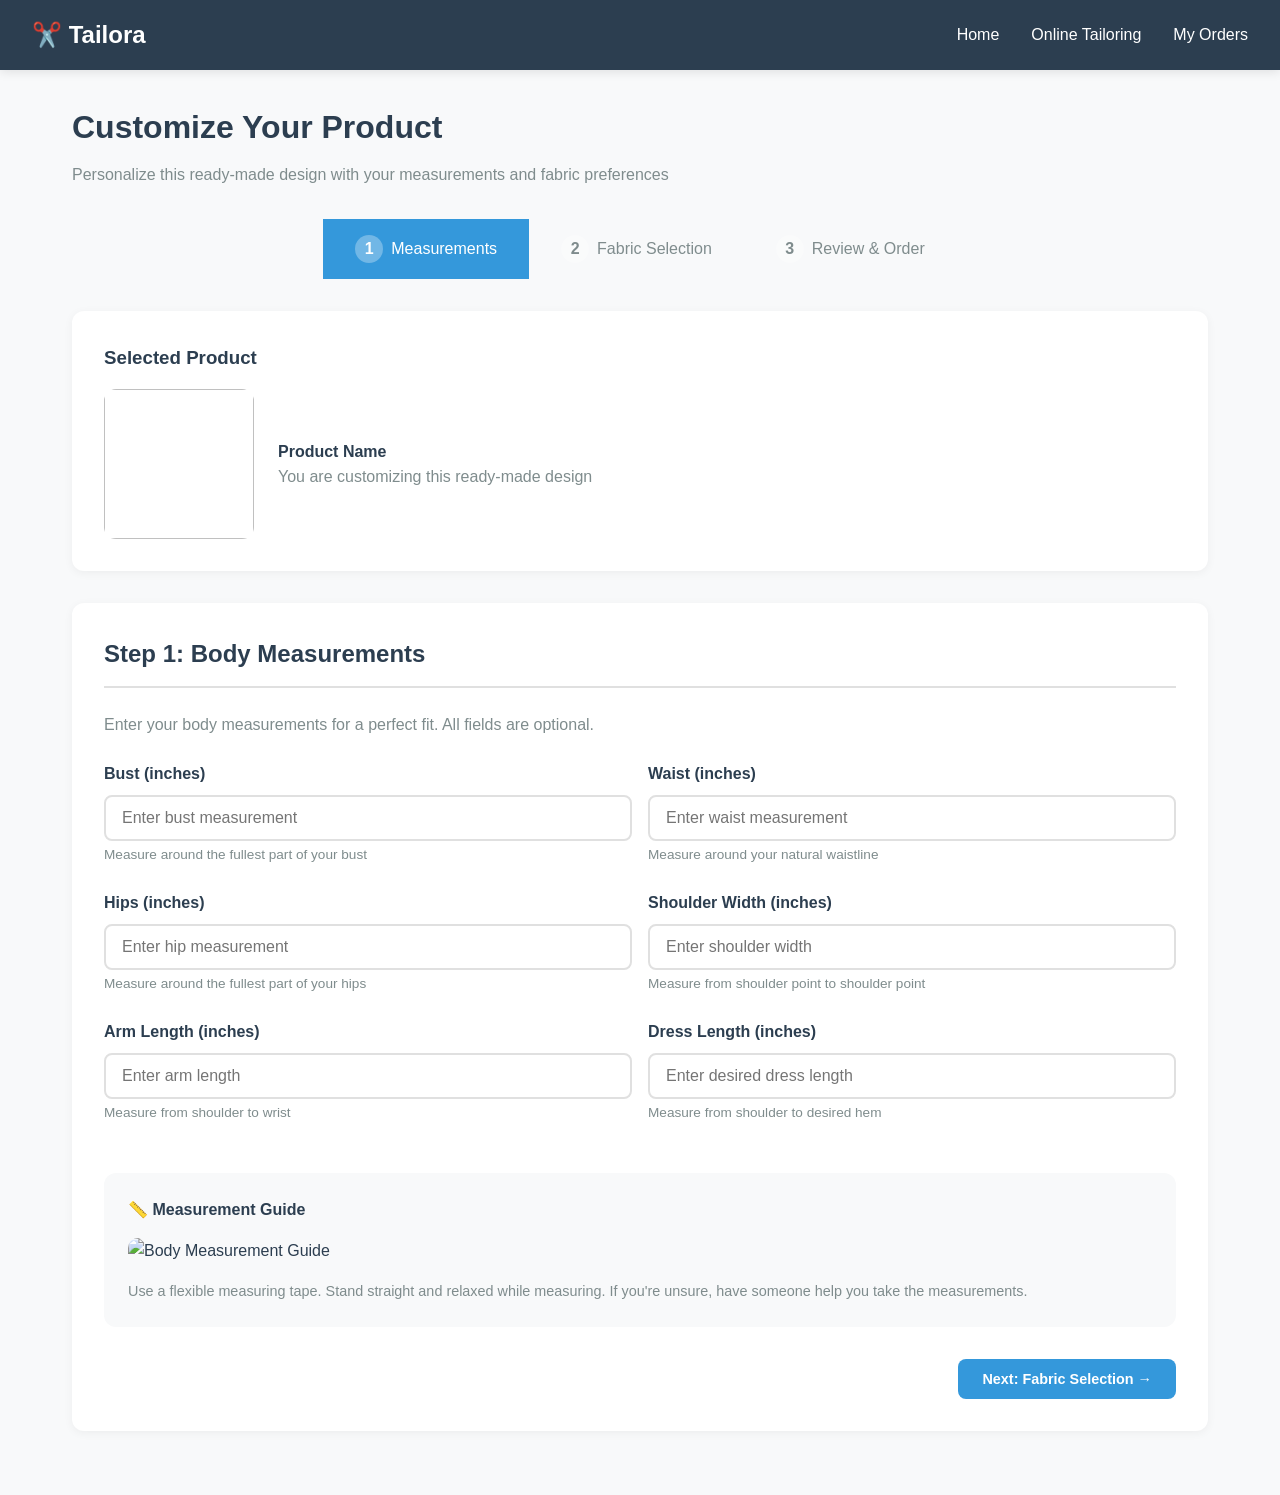
==== customization.html @ 16cea5e9 "Initial commit" ====
<!DOCTYPE html>
<html lang="en">
<head>
  <meta charset="UTF-8">
  <meta name="viewport" content="width=device-width, initial-scale=1.0">
  <title>Customize Product - Tailora</title>
  <link rel="stylesheet" href="styles(2).css">
</head>
<body>
  <!-- Navigation -->
  <nav class="navbar">
    <a href="index.html" class="logo">✂️ Tailora</a>
    <ul class="nav-links">
      <li><a href="index.html">Home</a></li>
      <li><a href="tailoring.html">Online Tailoring</a></li>
      <li><a href="orders(2).html">My Orders</a></li>
    </ul>
  </nav>

  <!-- Main Content -->
  <main class="container">
    <div class="page-header">
      <h1>Customize Your Product</h1>
      <p>Personalize this ready-made design with your measurements and fabric preferences</p>
    </div>

    <!-- Step Indicator -->
    <div class="step-indicator">
      <div class="step active" id="step1-indicator">
        <span class="step-number">1</span>
        <span>Measurements</span>
      </div>
      <div class="step" id="step2-indicator">
        <span class="step-number">2</span>
        <span>Fabric Selection</span>
      </div>
      <div class="step" id="step3-indicator">
        <span class="step-number">3</span>
        <span>Review & Order</span>
      </div>
    </div>

    <!-- Selected Product Preview -->
    <div class="section" style="margin-bottom: 2rem;">
      <h3 style="margin-bottom: 1rem;">Selected Product</h3>
      <div style="display: flex; gap: 1.5rem; align-items: center;">
        <img
  id="selected-product-image"
  style="
    width:150px;
    height:150px;
    object-fit:cover;
    border-radius:12px;
    flex-shrink:0;
  "
>

<div>
  <h4 id="selected-product-name">
    Product Name
  </h4>

  <p style="color: var(--text-secondary);">
    You are customizing this ready-made design
  </p>
</div>
      </div>
    </div>

    <!-- Step 1: Body Measurements -->
    <div class="section" id="step1">
      <h2>Step 1: Body Measurements</h2>
      <p style="color: var(--text-secondary); margin-bottom: 1.5rem;">
        Enter your body measurements for a perfect fit. All fields are optional.
      </p>

      <div class="form-row">
        <div class="form-group">
          <label for="bust">Bust (inches)</label>
          <input type="number" id="bust" placeholder="Enter bust measurement">
          <span class="helper-text">Measure around the fullest part of your bust</span>
        </div>
        <div class="form-group">
          <label for="waist">Waist (inches)</label>
          <input type="number" id="waist" placeholder="Enter waist measurement">
          <span class="helper-text">Measure around your natural waistline</span>
        </div>
      </div>

      <div class="form-row">
        <div class="form-group">
          <label for="hips">Hips (inches)</label>
          <input type="number" id="hips" placeholder="Enter hip measurement">
          <span class="helper-text">Measure around the fullest part of your hips</span>
        </div>
        <div class="form-group">
          <label for="shoulder">Shoulder Width (inches)</label>
          <input type="number" id="shoulder" placeholder="Enter shoulder width">
          <span class="helper-text">Measure from shoulder point to shoulder point</span>
        </div>
      </div>

      <div class="form-row">
        <div class="form-group">
          <label for="arm-length">Arm Length (inches)</label>
          <input type="number" id="arm-length" placeholder="Enter arm length">
          <span class="helper-text">Measure from shoulder to wrist</span>
        </div>
        <div class="form-group">
          <label for="dress-length">Dress Length (inches)</label>
          <input type="number" id="dress-length" placeholder="Enter desired dress length">
          <span class="helper-text">Measure from shoulder to desired hem</span>
        </div>
      </div>

      <!-- Measurement Guide -->
      <div class="measurement-guide">
        <h4>📏 Measurement Guide</h4>
        <img src="https://i.etsystatic.com/22699046/r/il/b8ad6b/4884907392/il_570xN.4884907392_ca72.jpg" 
       alt="Body Measurement Guide"
       style="width: 100%; max-width: 500px; border-radius: 10px;">
        <p style="margin-top: 1rem; font-size: 0.9rem; color: var(--text-secondary);">
          Use a flexible measuring tape. Stand straight and relaxed while measuring. 
          If you're unsure, have someone help you take the measurements.
        </p>
      </div>

      <div style="margin-top: 2rem; text-align: right;">
        <button class="btn btn-primary" onclick="goToStep(2)">Next: Fabric Selection →</button>
      </div>
    </div>

    <!-- Step 2: Fabric Selection -->
    <div class="section" id="step2" style="display: none;">
      <h2>Step 2: Fabric Selection</h2>
      <p style="color: var(--text-secondary); margin-bottom: 1.5rem;">
        Choose your preferred fabric type, style, and color.
      </p>

      <!-- Fabric Types -->
      <h4 style="margin-bottom: 1rem;">Select Fabric Type</h4>
      <div class="fabric-types" id="fabric-types"></div>

     

      <div style="margin-top: 2rem; display: flex; justify-content: space-between;">
        <button class="btn btn-outline" onclick="goToStep(1)">← Back</button>
        <button class="btn btn-primary" onclick="goToStep(3)">Next: Review Order →</button>
      </div>
    </div>

    <!-- Step 3: Review & Order -->
    <div class="section" id="step3" style="display: none;">
      <h2>Step 3: Review & Proceed</h2>
      <p style="color: var(--text-secondary); margin-bottom: 1.5rem;">
        Review your customization details before proceeding with the order.
      </p>

      <div class="order-detail-grid">
        <div class="order-detail-section">
          <h3>Your Measurements</h3>
          <div class="detail-row">
            <span class="detail-label">Bust</span>
            <span class="detail-value" id="review-bust">Not provided</span>
          </div>
          <div class="detail-row">
            <span class="detail-label">Waist</span>
            <span class="detail-value" id="review-waist">Not provided</span>
          </div>
          <div class="detail-row">
            <span class="detail-label">Hips</span>
            <span class="detail-value" id="review-hips">Not provided</span>
          </div>
          <div class="detail-row">
            <span class="detail-label">Shoulder Width</span>
            <span class="detail-value" id="review-shoulder">Not provided</span>
          </div>
        </div>

        <div class="order-detail-section">
          <h3>Fabric Selection</h3>
          <div class="detail-row">
            <span class="detail-label">Fabric Type</span>
            <span class="detail-value" id="review-fabric">Not selected</span>
          </div>
          <div class="detail-row">
            <span class="detail-label">Style</span>
            <span class="detail-value" id="review-style">Not selected</span>
          </div>
          <div class="detail-row">
            <span class="detail-label">Color</span>
            <span class="detail-value" id="review-color">Not selected</span>
          </div>
          <div class="detail-row">
            <span class="detail-label">Product</span>
            <span class="detail-value">Elegant Evening Gown</span>
          </div>
        </div>
      </div>

      <div style="margin-top: 2rem; display: flex; justify-content: space-between;">
        <button class="btn btn-outline" onclick="goToStep(2)">← Back</button>
        <button class="btn btn-accent" id="customOrderBtn">Proceed with Order</button>
      </div>
    </div>
  </main>
  <script>
window.addEventListener("DOMContentLoaded", () => {

  const savedImage = localStorage.getItem("selectedProductImage");
  const savedName = localStorage.getItem("selectedProductName");

  if (savedImage) {
    document.getElementById("selected-product-image").src = savedImage;
  }

  if (savedName) {
    document.getElementById("selected-product-name").innerText = savedName;
  }

});

let selectedFabric = "";
let selectedStyle = "";
let selectedColor = "";

function goToStep(step) {

  document.getElementById("step1").style.display = "none";
  document.getElementById("step2").style.display = "none";
  document.getElementById("step3").style.display = "none";

  document.getElementById("step1-indicator").classList.remove("active", "completed");
  document.getElementById("step2-indicator").classList.remove("active", "completed");
  document.getElementById("step3-indicator").classList.remove("active", "completed");

  document.getElementById("step" + step).style.display = "block";
  document.getElementById("step" + step + "-indicator").classList.add("active");

  for (let i = 1; i < step; i++) {
    document.getElementById("step" + i + "-indicator").classList.add("completed");
  }

  if (step === 3) {
    updateReview();
  }
}

function selectFabricType(btn, type, design, color) {

  document.querySelectorAll(".fabric-type-btn")
    .forEach(b => b.classList.remove("active"));

  btn.classList.add("active");

  selectedFabric = type;
  selectedStyle = design;
  selectedColor = color;

  document.getElementById("fabric-style-section").style.display = "block";
  document.getElementById("color-section").style.display = "block";

  document.getElementById("fabric-style-options").innerHTML =
    `<p>${design}</p>`;

  document.getElementById("color-options").innerHTML =
    `<p>${color}</p>`;
}

function updateReview() {

  document.getElementById("review-bust").textContent =
    document.getElementById("bust").value || "Not provided";

  document.getElementById("review-waist").textContent =
    document.getElementById("waist").value || "Not provided";

  document.getElementById("review-hips").textContent =
    document.getElementById("hips").value || "Not provided";

  document.getElementById("review-shoulder").textContent =
    document.getElementById("shoulder").value || "Not provided";

  document.getElementById("review-fabric").textContent =
    selectedFabric || "Not selected";

  document.getElementById("review-style").textContent =
    selectedStyle || "Not selected";

  document.getElementById("review-color").textContent =
    selectedColor || "Not selected";
}
</script>

<script type="module" src="customization.js"></script>
<script type="module" src="load-fabric.js"></script>

</body>
</html>
 </body>
</html>
---- styles(2).css ----
/* Global Styles */
* {
  margin: 0;
  padding: 0;
  box-sizing: border-box;
}

:root {
  --primary: #2c3e50;
  --secondary: #3498db;
  --accent: #e74c3c;
  --background: #f8f9fa;
  --card-bg: #ffffff;
  --text-primary: #2c3e50;
  --text-secondary: #7f8c8d;
  --border: #e0e0e0;
  --success: #27ae60;
  --warning: #f39c12;
}

body {
  font-family: 'Segoe UI', Tahoma, Geneva, Verdana, sans-serif;
  background-color: var(--background);
  color: var(--text-primary);
  line-height: 1.6;
}

/* Navigation */
.navbar {
  background-color: var(--primary);
  padding: 1rem 2rem;
  display: flex;
  justify-content: space-between;
  align-items: center;
  position: sticky;
  top: 0;
  z-index: 100;
  box-shadow: 0 2px 10px rgba(0, 0, 0, 0.1);
}

.navbar .logo {
  color: white;
  font-size: 1.5rem;
  font-weight: bold;
  text-decoration: none;
}

.navbar .nav-links {
  display: flex;
  gap: 2rem;
  list-style: none;

}

.navbar .nav-links a {
  color: white;
  text-decoration: none;
  font-weight: 500;
  transition: color 0.3s;
}

.navbar .nav-links a:hover {
  color: var(--secondary);
}

.navbar .nav-links a.active {
  color: var(--secondary);
  border-bottom: 2px solid var(--secondary);
  padding-bottom: 4px;
}

/* Container */
.container {
  max-width: 1200px;
  margin: 0 auto;
  padding: 2rem;
}

/* Page Header */
.page-header {
  margin-bottom: 2rem;
}

.page-header h1 {
  font-size: 2rem;
  color: var(--primary);
  margin-bottom: 0.5rem;
}

.page-header p {
  color: var(--text-secondary);
}

/* Product Grid */
.product-grid {
  display: grid;
  grid-template-columns: repeat(auto-fill, minmax(280px, 1fr));
  gap: 2rem;
}

/* Product Card */
.product-card {
  background: var(--card-bg);
  border-radius: 12px;
  overflow: hidden;
  box-shadow: 0 4px 15px rgba(0, 0, 0, 0.08);
  transition: transform 0.3s, box-shadow 0.3s;
}

.product-card:hover {
  transform: translateY(-5px);
  box-shadow: 0 8px 25px rgba(0, 0, 0, 0.12);
}

.image-placeholder {
  width: 100%;
  height: 250px;
  background-color: #e9ecef;
  display: flex;
  align-items: center;
  justify-content: center;
  color: var(--text-secondary);
  font-size: 0.9rem;
  border: 2px dashed var(--border);
}

.image-placeholder-small {
  width: 100%;
  height: 150px;
  background-color: #e9ecef;
  display: flex;
  align-items: center;
  justify-content: center;
  color: var(--text-secondary);
  font-size: 0.8rem;
  border: 2px dashed var(--border);
  border-radius: 8px;
}

.product-card .product-info {
  padding: 1.5rem;
}

.product-card .product-name {
  font-size: 1.1rem;
  font-weight: 600;
  margin-bottom: 0.5rem;
}

.product-card .product-price {
  color: var(--text-secondary);
  font-size: 1rem;
  margin-bottom: 1rem;
  min-height: 24px;
  border-bottom: 1px dashed var(--border);
  padding-bottom: 0.5rem;
}

.product-card .btn-group {
  display: flex;
  gap: 0.75rem;
}

/* Buttons */
.btn {
  padding: 0.75rem 1.5rem;
  border: none;
  border-radius: 8px;
  cursor: pointer;
  font-weight: 600;
  font-size: 0.9rem;
  transition: all 0.3s;
  text-decoration: none;
  display: inline-flex;
  align-items: center;
  justify-content: center;
  gap: 0.5rem;
}

.btn-primary {
  background-color: var(--secondary);
  color: white;
}

.btn-primary:hover {
  background-color: #2980b9;
}

.btn-secondary {
  background-color: var(--primary);
  color: white;
}

.btn-secondary:hover {
  background-color: #1a252f;
}

.btn-accent {
  background-color: var(--accent);
  color: white;
}

.btn-accent:hover {
  background-color: #c0392b;
}

.btn-outline {
  background-color: transparent;
  border: 2px solid var(--secondary);
  color: var(--secondary);
}

.btn-outline:hover {
  background-color: var(--secondary);
  color: white;
}

.btn-sm {
  padding: 0.5rem 1rem;
  font-size: 0.85rem;
}

.btn-block {
  width: 100%;
}

/* Product Detail Page */
.product-detail {
  display: grid;
  grid-template-columns: 1fr 1fr;
  gap: 3rem;
  margin-bottom: 3rem;
}

.product-detail .image-placeholder {
  height: 400px;
  border-radius: 12px;
}

.product-detail-info h1 {
  font-size: 2rem;
  margin-bottom: 1rem;
}

.product-detail-info .price {
  font-size: 1.5rem;
  color: var(--text-secondary);
  margin-bottom: 1.5rem;
  padding: 1rem;
  background-color: var(--background);
  border-radius: 8px;
  min-height: 60px;
}

.product-detail-info .description {
  margin-bottom: 2rem;
  color: var(--text-secondary);
}

/* Reviews Section */
.section {
  background: var(--card-bg);
  padding: 2rem;
  border-radius: 12px;
  margin-bottom: 2rem;
  box-shadow: 0 2px 10px rgba(0, 0, 0, 0.05);
}

.section h2 {
  margin-bottom: 1.5rem;
  padding-bottom: 0.75rem;
  border-bottom: 2px solid var(--border);
}

.review-card, .qa-card {
  padding: 1.5rem;
  border: 1px solid var(--border);
  border-radius: 8px;
  margin-bottom: 1rem;
}

.review-header {
  display: flex;
  justify-content: space-between;
  margin-bottom: 0.75rem;
}

.reviewer-name {
  font-weight: 600;
}

.review-date {
  color: var(--text-secondary);
  font-size: 0.9rem;
}

.stars {
  color: #f1c40f;
  margin-bottom: 0.5rem;
}

/* Form Styles */
.form-group {
  margin-bottom: 1.5rem;
}

.form-group label {
  display: block;
  margin-bottom: 0.5rem;
  font-weight: 600;
  color: var(--text-primary);
}

.form-group input,
.form-group textarea,
.form-group select {
  width: 100%;
  padding: 0.75rem 1rem;
  border: 2px solid var(--border);
  border-radius: 8px;
  font-size: 1rem;
  transition: border-color 0.3s;
}

.form-group input:focus,
.form-group textarea:focus,
.form-group select:focus {
  outline: none;
  border-color: var(--secondary);
}

.form-group .helper-text {
  font-size: 0.85rem;
  color: var(--text-secondary);
  margin-top: 0.25rem;
}

.form-row {
  display: grid;
  grid-template-columns: repeat(2, 1fr);
  gap: 1rem;
}

/* Customization Steps */
.step-indicator {
  display: flex;
  justify-content: center;
  margin-bottom: 2rem;
  gap: 0;
}

.step {
  display: flex;
  align-items: center;
  gap: 0.5rem;
  padding: 1rem 2rem;
  background-color: var(--background);
  color: var(--text-secondary);
  font-weight: 500;
  position: relative;
}

.step.active {
  background-color: var(--secondary);
  color: white;
}

.step.completed {
  background-color: var(--success);
  color: white;
}

.step-number {
  width: 28px;
  height: 28px;
  border-radius: 50%;
  background-color: rgba(255, 255, 255, 0.3);
  display: flex;
  align-items: center;
  justify-content: center;
  font-weight: 600;
}

.step.active .step-number,
.step.completed .step-number {
  background-color: rgba(255, 255, 255, 0.3);
}

/* Fabric Selection */
.fabric-types {
  display: flex;
  gap: 1rem;
  margin-bottom: 2rem;
  flex-wrap: wrap;
}

.fabric-type-btn {
  padding: 1rem 2rem;
  border: 2px solid var(--border);
  border-radius: 8px;
  background: var(--card-bg);
  cursor: pointer;
  font-weight: 500;
  transition: all 0.3s;
}

.fabric-type-btn:hover,
.fabric-type-btn.active {
  border-color: var(--secondary);
  background-color: rgba(52, 152, 219, 0.1);
}

.fabric-options {
  display: flex;
  gap: 1rem;
  margin-bottom: 2rem;
}

.fabric-option {
  padding: 0.75rem 1.5rem;
  border: 2px solid var(--border);
  border-radius: 8px;
  cursor: pointer;
  transition: all 0.3s;
}

.fabric-option:hover,
.fabric-option.active {
  border-color: var(--secondary);
  background-color: rgba(52, 152, 219, 0.1);
}

.color-grid {
  display: grid;
  grid-template-columns: repeat(auto-fill, minmax(120px, 1fr));
  gap: 1rem;
}

.color-option {
  padding: 1rem;
  border: 2px solid var(--border);
  border-radius: 8px;
  text-align: center;
  cursor: pointer;
  transition: all 0.3s;
}

.color-option:hover,
.color-option.active {
  border-color: var(--secondary);
  box-shadow: 0 4px 15px rgba(52, 152, 219, 0.2);
}

.color-swatch {
  width: 40px;
  height: 40px;
  border-radius: 50%;
  margin: 0 auto 0.5rem;
  border: 2px solid var(--border);
}

/* Orders Page */
.orders-list {
  display: flex;
  flex-direction: column;
  gap: 1rem;
}

.order-card {
  background: var(--card-bg);
  border-radius: 12px;
  padding: 1.5rem;
  box-shadow: 0 2px 10px rgba(0, 0, 0, 0.05);
  display: grid;
  grid-template-columns: auto 1fr auto;
  gap: 1.5rem;
  align-items: center;
  cursor: pointer;
  transition: box-shadow 0.3s;
}

.order-card:hover {
  box-shadow: 0 4px 20px rgba(0, 0, 0, 0.1);
}

.order-card .image-placeholder {
  width: 80px;
  height: 80px;
  border-radius: 8px;
}

.order-info h3 {
  margin-bottom: 0.25rem;
}

.order-info p {
  color: var(--text-secondary);
  font-size: 0.9rem;
}

.order-status {
  padding: 0.5rem 1rem;
  border-radius: 20px;
  font-size: 0.85rem;
  font-weight: 600;
}

.status-placed { background-color: #e8f4fd; color: #3498db; }
.status-accepted { background-color: #fef3e2; color: #f39c12; }
.status-stitching { background-color: #fde8e8; color: #e74c3c; }
.status-completed { background-color: #e8f8f0; color: #27ae60; }
.status-shipped { background-color: #f0e8f8; color: #9b59b6; }
.status-delivered { background-color: #e8f8f0; color: #27ae60; }

/* Order Detail */
.order-detail-grid {
  display: grid;
  grid-template-columns: 1fr 1fr;
  gap: 2rem;
}

.order-detail-section {
  background: var(--card-bg);
  padding: 1.5rem;
  border-radius: 12px;
  box-shadow: 0 2px 10px rgba(0, 0, 0, 0.05);
}

.order-detail-section h3 {
  margin-bottom: 1rem;
  padding-bottom: 0.5rem;
  border-bottom: 2px solid var(--border);
}

.detail-row {
  display: flex;
  justify-content: space-between;
  padding: 0.75rem 0;
  border-bottom: 1px solid var(--border);
}

.detail-row:last-child {
  border-bottom: none;
}

.detail-label {
  color: var(--text-secondary);
}

.detail-value {
  font-weight: 500;
}

/* Chat Interface */
.chat-container {
  background: var(--card-bg);
  border-radius: 12px;
  box-shadow: 0 2px 10px rgba(0, 0, 0, 0.05);
  margin-top: 2rem;
  overflow: hidden;
}

.chat-header {
  background-color: var(--primary);
  color: white;
  padding: 1rem 1.5rem;
  font-weight: 600;
}

.chat-messages {
  height: 300px;
  overflow-y: auto;
  padding: 1.5rem;
  display: flex;
  flex-direction: column;
  gap: 1rem;
}

.message {
  max-width: 70%;
  padding: 1rem;
  border-radius: 12px;
}

.message.sent {
  background-color: var(--secondary);
  color: white;
  align-self: flex-end;
  border-bottom-right-radius: 4px;
}

.message.received {
  background-color: var(--background);
  align-self: flex-start;
  border-bottom-left-radius: 4px;
}

.message-time {
  font-size: 0.75rem;
  opacity: 0.7;
  margin-top: 0.5rem;
}

.chat-input {
  display: flex;
  padding: 1rem;
  border-top: 1px solid var(--border);
  gap: 1rem;
}

.chat-input input {
  flex: 1;
  padding: 0.75rem 1rem;
  border: 2px solid var(--border);
  border-radius: 8px;
}

/* Measurement Guide */
.measurement-guide {
  background: var(--background);
  padding: 1.5rem;
  border-radius: 12px;
  margin-top: 1.5rem;
}

.measurement-guide h4 {
  margin-bottom: 1rem;
}

.guide-image-placeholder {
  width: 100%;
  height: 200px;
  background-color: #e9ecef;
  display: flex;
  align-items: center;
  justify-content: center;
  color: var(--text-secondary);
  border: 2px dashed var(--border);
  border-radius: 8px;
}

/* Upload Area */
.upload-area {
  border: 2px dashed var(--border);
  border-radius: 12px;
  padding: 3rem;
  text-align: center;
  cursor: pointer;
  transition: all 0.3s;
}

.upload-area:hover {
  border-color: var(--secondary);
  background-color: rgba(52, 152, 219, 0.05);
}

.upload-icon {
  font-size: 3rem;
  color: var(--text-secondary);
  margin-bottom: 1rem;
}

/* Responsive */
@media (max-width: 768px) {
  .navbar {
    flex-direction: column;
    gap: 1rem;
  }

  .navbar .nav-links {
    flex-wrap: wrap;
    justify-content: center;
    gap: 1rem;
  }

  .product-detail {
    grid-template-columns: 1fr;
  }

  .order-detail-grid {
    grid-template-columns: 1fr;
  }

  .form-row {
    grid-template-columns: 1fr;
  }

  .step-indicator {
    flex-direction: column;
  }

  .order-card {
    grid-template-columns: 1fr;
    text-align: center;
  }

  .order-card .image-placeholder {
    margin: 0 auto;
  }
}
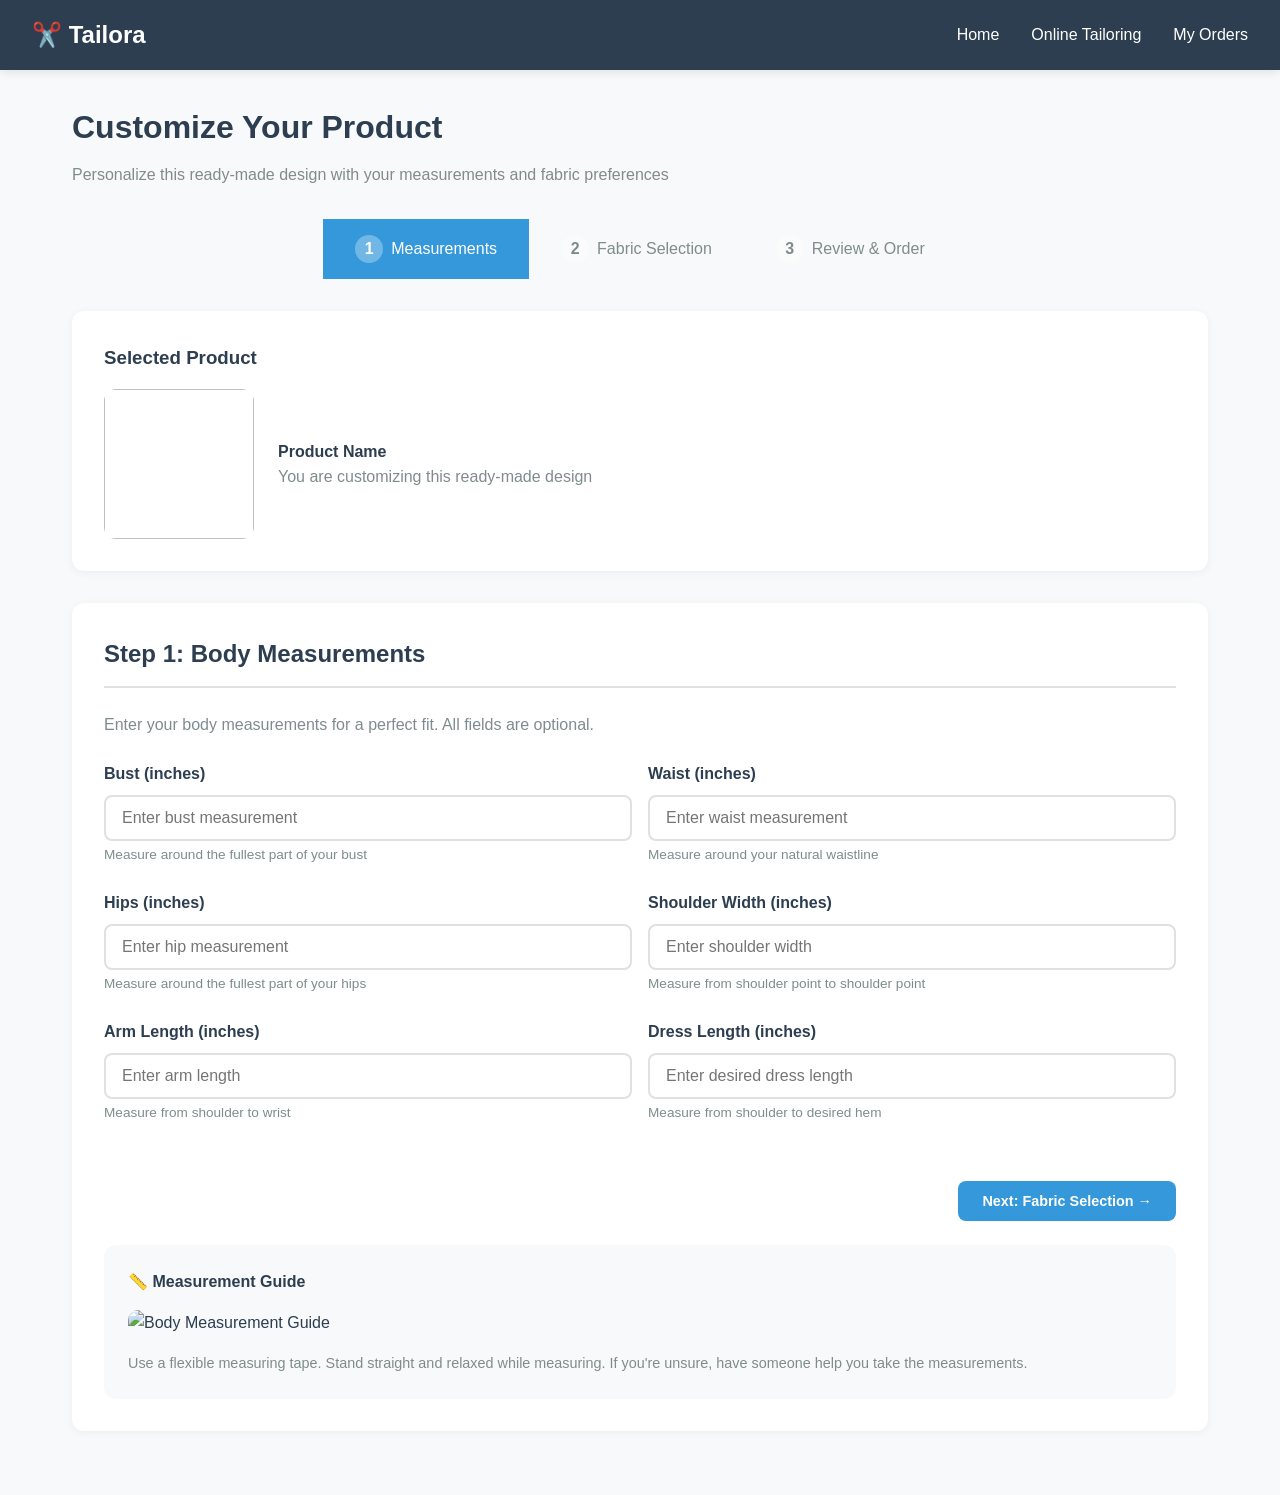
==== commit fc9d5621: "Added fabric option for customization and tailoring" ====
--- a/customization.html
+++ b/customization.html
@@ -112,7 +112,9 @@
           <span class="helper-text">Measure from shoulder to desired hem</span>
         </div>
       </div>
-
+      <div style="margin-top: 2rem; text-align: right;">
+        <button class="btn btn-primary" onclick="goToStep(2)">Next: Fabric Selection →</button>
+      </div>
       <!-- Measurement Guide -->
       <div class="measurement-guide">
         <h4>📏 Measurement Guide</h4>
@@ -125,9 +127,7 @@
         </p>
       </div>
 
-      <div style="margin-top: 2rem; text-align: right;">
-        <button class="btn btn-primary" onclick="goToStep(2)">Next: Fabric Selection →</button>
-      </div>
+      
     </div>
 
     <!-- Step 2: Fabric Selection -->
@@ -248,7 +248,8 @@
 
 function selectFabricType(btn, type, design, color) {
 
-  document.querySelectorAll(".fabric-type-btn")
+  document
+    .querySelectorAll(".fabric-type-btn")
     .forEach(b => b.classList.remove("active"));
 
   btn.classList.add("active");
@@ -258,13 +259,15 @@
   selectedColor = color;
 
   document.getElementById("fabric-style-section").style.display = "block";
-  document.getElementById("color-section").style.display = "block";
 
   document.getElementById("fabric-style-options").innerHTML =
     `<p>${design}</p>`;
 
+  document.getElementById("color-section").style.display = "block";
+
   document.getElementById("color-options").innerHTML =
     `<p>${color}</p>`;
+    updateReview();
 }
 
 function updateReview() {
